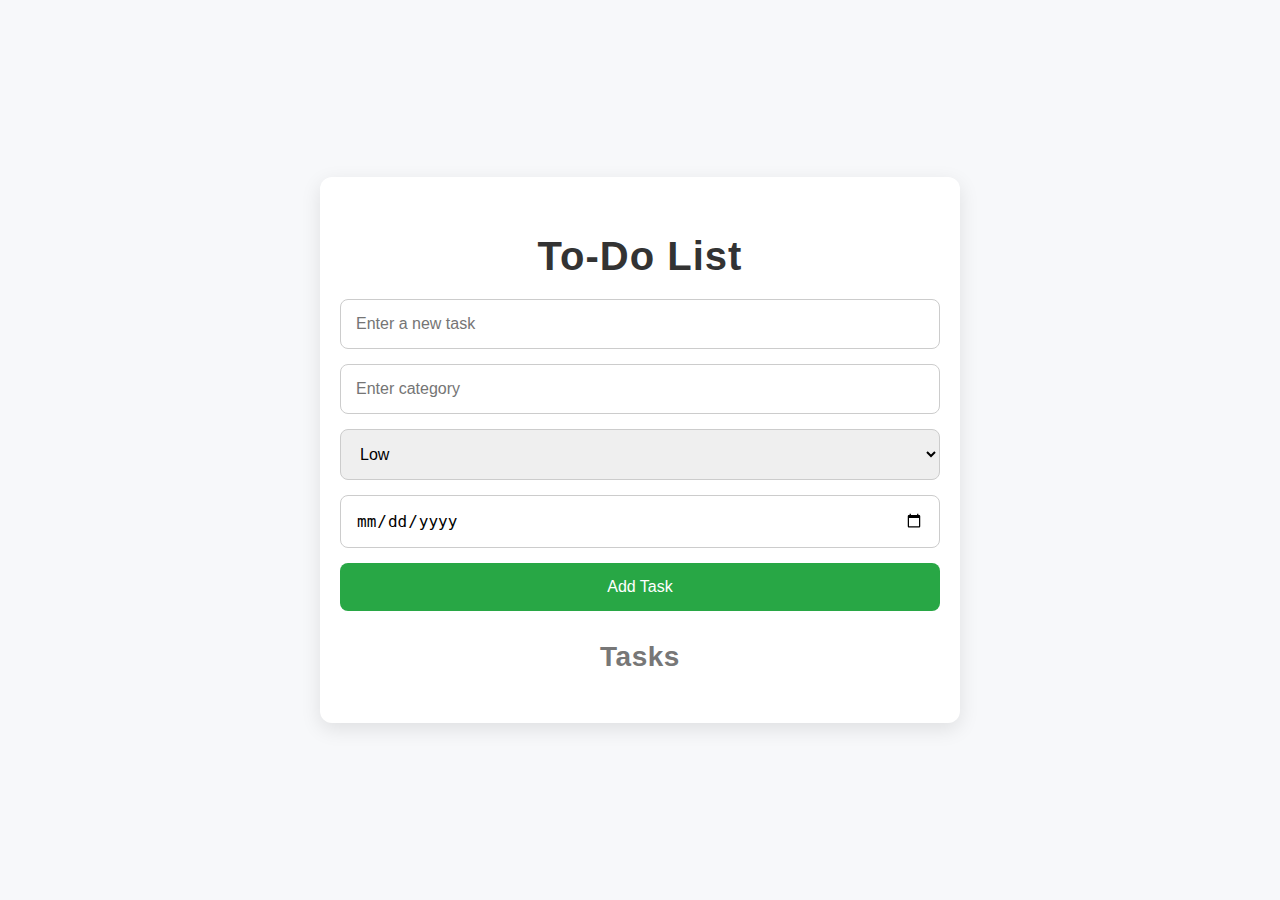
==== index.html @ b54e97b1 "Second commit" ====
<!DOCTYPE html>
<html lang="en">
<head>
    <meta charset="UTF-8">
    <meta name="viewport" content="width=device-width, initial-scale=1.0">
    <title>To-Do List</title>
    <link rel="stylesheet" href="styles.css">
</head>
<body>
    <div class="container">
        <h1>To-Do List</h1>
        <div class="task-entry">
            <input type="text" id="task-input" placeholder="Enter a new task">
            <input type="text" id="category-input" placeholder="Enter category">
            <select id="priority-input">
                <option value="low">Low</option>
                <option value="medium">Medium</option>
                <option value="high">High</option>
            </select>
            <input type="date" id="due-date-input">
            <button id="add-task-button">Add Task</button>
        </div>
        <div class="task-list">
            <h2>Tasks</h2>
            <ul id="task-ul"></ul>
        </div>
    </div>
    <script src="script.js"></script>
</body>
</html>
---- styles.css ----
/* General Styling */
body {
    font-family: 'Helvetica Neue', Arial, sans-serif;
    background-color: #f7f8fa;
    margin: 0;
    padding: 0;
    display: flex;
    justify-content: center;
    align-items: center;
    height: 100vh;
}

.container {
    width: 90%;
    max-width: 600px;
    margin: 50px auto;
    background: #ffffff;
    padding: 30px 20px;
    border-radius: 12px;
    box-shadow: 0 6px 20px rgba(0, 0, 0, 0.1);
    transition: box-shadow 0.3s ease-in-out;
}

.container:hover {
    box-shadow: 0 8px 25px rgba(0, 0, 0, 0.2);
}

h1 {
    text-align: center;
    color: #333333;
    font-size: 2.5em;
    margin-bottom: 20px;
    letter-spacing: 1px;
}

h2 {
    text-align: center;
    color: #777777;
    font-size: 1.75em;
    margin-bottom: 20px;
    letter-spacing: 0.5px;
}

.task-entry {
    display: flex;
    flex-direction: column;
    gap: 15px;
    margin-bottom: 30px;
}

.task-entry input, .task-entry select, .task-entry button {
    padding: 15px;
    font-size: 16px;
    border-radius: 8px;
    border: 1px solid #cccccc;
}

#task-input, #category-input, #priority-input, #due-date-input {
    width: 100%;
    box-sizing: border-box;
    transition: border-color 0.3s;
}

#task-input:focus, #category-input:focus, #priority-input:focus, #due-date-input:focus {
    border-color: #007bff;
    outline: none;
}

#add-task-button {
    background-color: #28a745;
    color: white;
    border: none;
    cursor: pointer;
    transition: background-color 0.3s, transform 0.2s;
}

#add-task-button:hover {
    background-color: #218838;
    transform: scale(1.05);
}

.task-list ul {
    list-style-type: none;
    padding: 0;
    margin: 0;
}

.task-list li {
    display: flex;
    align-items: center;
    justify-content: space-between;
    padding: 15px;
    margin-bottom: 10px;
    background: #ffffff;
    border: 1px solid #dddddd;
    border-radius: 8px;
    transition: background 0.3s, box-shadow 0.3s;
}

.task-list li:hover {
    background: #f1f1f1;
    box-shadow: 0 4px 15px rgba(0, 0, 0, 0.1);
}

.task-list .task {
    flex: 1;
    font-weight: bold;
    color: #333333;
    margin-right: 15px;
}

.task-list .category {
    color: #888888;
    margin-right: 15px;
    font-style: italic;
}

.task-list .priority {
    color: #e57373;
    margin-right: 15px;
}

.task-list .due-date {
    color: #888888;
    margin-right: 15px;
}

.task-list .complete-button, .task-list .delete-button {
    padding: 10px 15px;
    font-size: 14px;
    border: none;
    cursor: pointer;
    border-radius: 8px;
    transition: background-color 0.3s, transform 0.2s;
}

.task-list .complete-button {
    background-color: #007bff;
    color: white;
}

.task-list .delete-button {
    background-color: #dc3545;
    color: white;
}

.task-list .complete-button:hover {
    background-color: #0056b3;
    transform: scale(1.1);
}

.task-list .delete-button:hover {
    background-color: #c82333;
    transform: scale(1.1);
}

.task-list .completed {
    text-decoration: line-through;
    color: #888888;
}
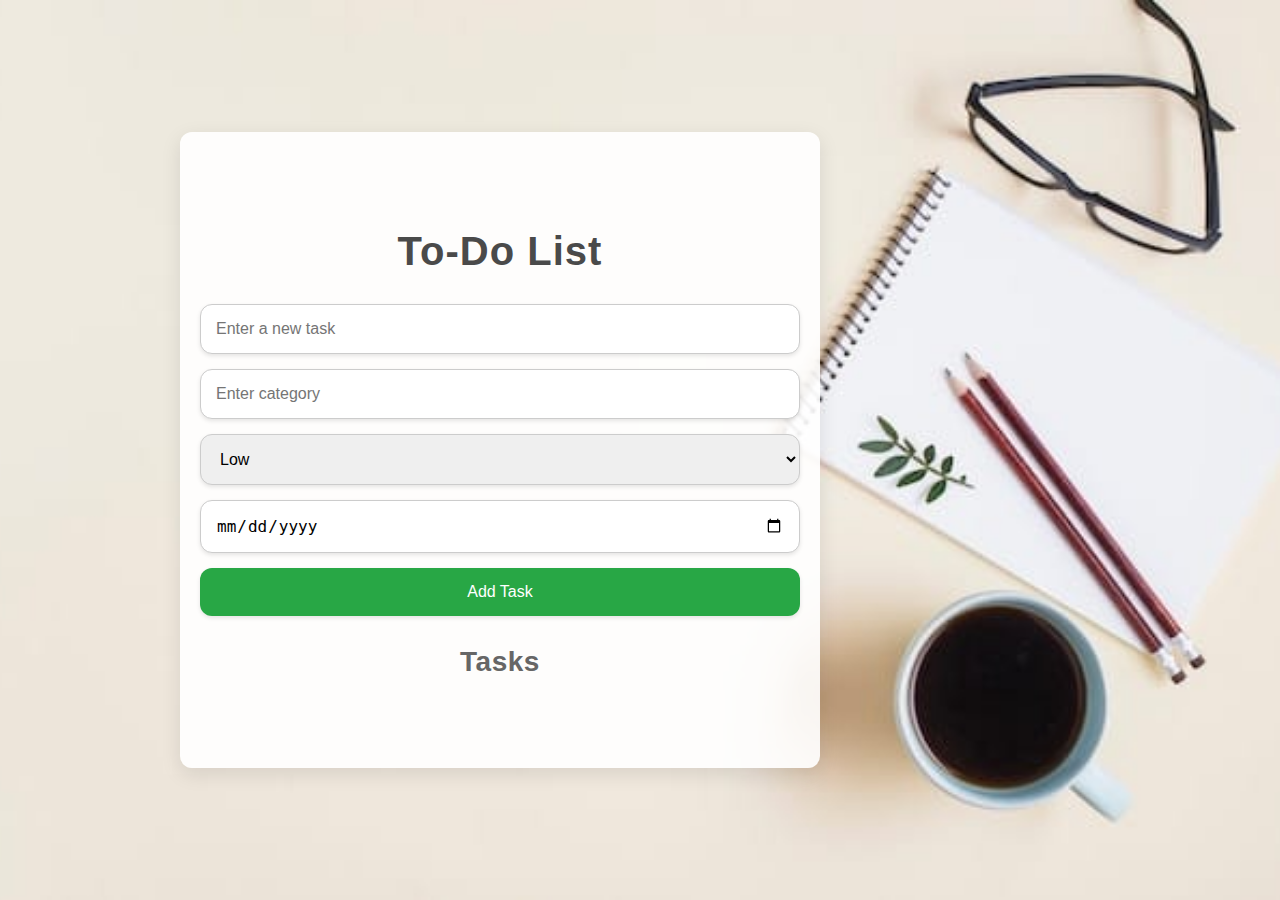
==== commit c00383a8: "Second commit" ====
--- a/index.html
+++ b/index.html
@@ -27,4 +27,4 @@
     </div>
     <script src="script.js"></script>
 </body>
-</html>+</html>
--- a/styles.css
+++ b/styles.css
@@ -1,24 +1,30 @@
 /* General Styling */
 body {
     font-family: 'Helvetica Neue', Arial, sans-serif;
-    background-color: #f7f8fa;
+    background-color: #f0f4f8;
+    background-image: url('todo.jpg');
+    background-size: cover;
+    background-repeat: no-repeat;
+    background-position: center;
     margin: 0;
     padding: 0;
     display: flex;
-    justify-content: center;
+    justify-content: flex-start; /* Align items to the start (left) */
     align-items: center;
     height: 100vh;
+    margin-left: 140px;
 }
 
 .container {
     width: 90%;
     max-width: 600px;
-    margin: 50px auto;
-    background: #ffffff;
-    padding: 30px 20px;
+    background: rgba(255, 255, 255, 0.9);
+    padding: 70px 20px;
     border-radius: 12px;
     box-shadow: 0 6px 20px rgba(0, 0, 0, 0.1);
     transition: box-shadow 0.3s ease-in-out;
+    margin: 50px 0; /* Optional: Adjust the vertical margin as needed */
+    margin-left: 40px; /* Adjust this value to move the container further to the right */
 }
 
 .container:hover {
@@ -27,15 +33,15 @@
 
 h1 {
     text-align: center;
-    color: #333333;
+    color: #4a4a4a;
     font-size: 2.5em;
-    margin-bottom: 20px;
+    margin-bottom: 30px;
     letter-spacing: 1px;
 }
 
 h2 {
     text-align: center;
-    color: #777777;
+    color: #666666;
     font-size: 1.75em;
     margin-bottom: 20px;
     letter-spacing: 0.5px;
@@ -51,8 +57,9 @@
 .task-entry input, .task-entry select, .task-entry button {
     padding: 15px;
     font-size: 16px;
-    border-radius: 8px;
+    border-radius: 12px;
     border: 1px solid #cccccc;
+    box-shadow: 0 2px 4px rgba(0, 0, 0, 0.1);
 }
 
 #task-input, #category-input, #priority-input, #due-date-input {
@@ -62,7 +69,7 @@
 }
 
 #task-input:focus, #category-input:focus, #priority-input:focus, #due-date-input:focus {
-    border-color: #007bff;
+    border-color: #1e90ff;
     outline: none;
 }
 
@@ -93,12 +100,12 @@
     margin-bottom: 10px;
     background: #ffffff;
     border: 1px solid #dddddd;
-    border-radius: 8px;
+    border-radius: 12px;
     transition: background 0.3s, box-shadow 0.3s;
 }
 
 .task-list li:hover {
-    background: #f1f1f1;
+    background: #f9f9f9;
     box-shadow: 0 4px 15px rgba(0, 0, 0, 0.1);
 }
 
@@ -116,8 +123,9 @@
 }
 
 .task-list .priority {
-    color: #e57373;
+    color: #ff6f61;
     margin-right: 15px;
+    font-weight: bold;
 }
 
 .task-list .due-date {
@@ -156,5 +164,5 @@
 
 .task-list .completed {
     text-decoration: line-through;
-    color: #888888;
-}+    color: #888888;
+}
